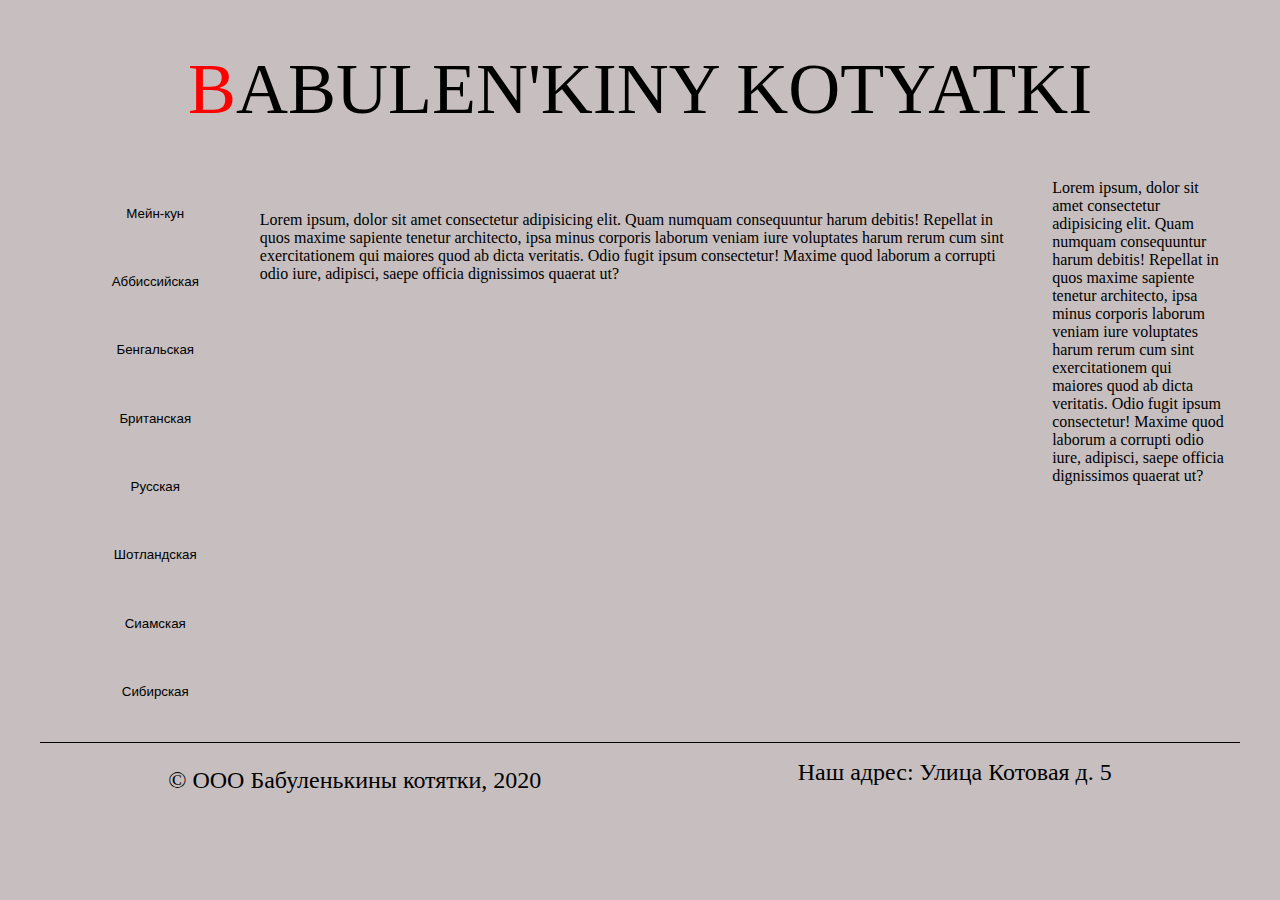
==== market_cats/index.html @ ab389c10 "start working" ====
<!DOCTYPE html>
<html lang="ru">
<head>
    <meta charset="UTF-8">
    <meta name="viewport" content="width=device-width, initial-scale=1.0">
    <link rel="stylesheet" href="index.css">
    <link href="https://fonts.googleapis.com/css?family=Roboto&display=swap" rel="stylesheet">
    <title>Бабуленькины котятки</title>
</head>
<body>
    <div class="header">
        <h1>BABULEN'KINY KOTYATKI</h1>
    </div>
    <div class="wrapper">
        <div class="nav">
            <button class="btn">
                <p>Мейн-кун</p>
            </button>
            <button class="btn">
                <p>Аббиссийская</p>
            </button>
            <button class="btn">
                <p>Бенгальская</p>
            </button>
            <button class="btn">
                <p>Британская</p>
            </button>
            <button class="btn">
                <p>Русская</p>
            </button>
            <button class="btn">
                <p>Шотландская</p>
            </button>
            <button class="btn">
                <p>Сиамская</p>
            </button>
            <button class="btn">
                <p>Сибирская</p>
            </button>
        </div>
        <div class="main">
            Lorem ipsum, dolor sit amet consectetur adipisicing elit. Quam numquam consequuntur harum debitis! Repellat in quos maxime sapiente tenetur architecto, ipsa minus corporis laborum veniam iure voluptates harum rerum cum sint exercitationem qui maiores quod ab dicta veritatis. Odio fugit ipsum consectetur! Maxime quod laborum a corrupti odio iure, adipisci, saepe officia dignissimos quaerat ut?
        </div>
        <div class="quality">
            Lorem ipsum, dolor sit amet consectetur adipisicing elit. Quam numquam consequuntur harum debitis! Repellat in quos maxime sapiente tenetur architecto, ipsa minus corporis laborum veniam iure voluptates harum rerum cum sint exercitationem qui maiores quod ab dicta veritatis. Odio fugit ipsum consectetur! Maxime quod laborum a corrupti odio iure, adipisci, saepe officia dignissimos quaerat ut?
        </div>
    </div>
    <div class="footer">
        <div class="organisation">
            <p>&copy ООО Бабуленькины котятки, 2020</p>
        </div>
        <div class="address">
            <a href="https://yandex.ru">Наш адрес: Улица Котовая д. 5</a>
        </div>
    </div>
</body>
</html>
---- market_cats/index.css ----
/* font-family: 'Roboto', ; */

* {
    font-family: 'Roboto', ;
    margin: 0;
    padding: 0;
}

body {
    max-width: 1200px;
    margin: auto;
    background: #c7bfbf;
}

.header > h1 {
    text-align: center;
    font-size: 72px;
    font-weight: 500;
}

.header > h1::first-letter {
    color: red;
}

.header {
    padding-top: 3em;
    padding-bottom: 2em;
}

.wrapper {
    padding: 1em;
    display: flex;
}

.wrapper > .nav {
    width: 50%;
    text-align: center;
}

.wrapper > .nav > .btn {
    padding: 1em;
    width: 100%;
    margin: 1em;
    background: #c7bfbf;
    border: none;
}

.wrapper > .nav > .btn:hover {
    background: #6b6969;
    border: 1px solid black;
}

.wrapper > .nav > .btn:visited {
    border: 1px solid black;;
}

.wrapper > .main {
    padding: 2em;
}

.wrapper > .quality {
    width: 50%;
}

.footer > .organisation {
    font-size: 24px;
    padding-top: 1em;
    padding-bottom: 1em;
}

.footer > .address {
    padding-top: 1em;
    padding-bottom: 1em;
}

.footer > .address > a {
    font-size: 24px;
    color: black;
    text-decoration: none;
}

.footer > .address > a:visited {
    text-decoration: none;
    color: black;
}

.footer {
    display: flex;
    justify-content: space-around;
    border-top: 1px solid black;
}
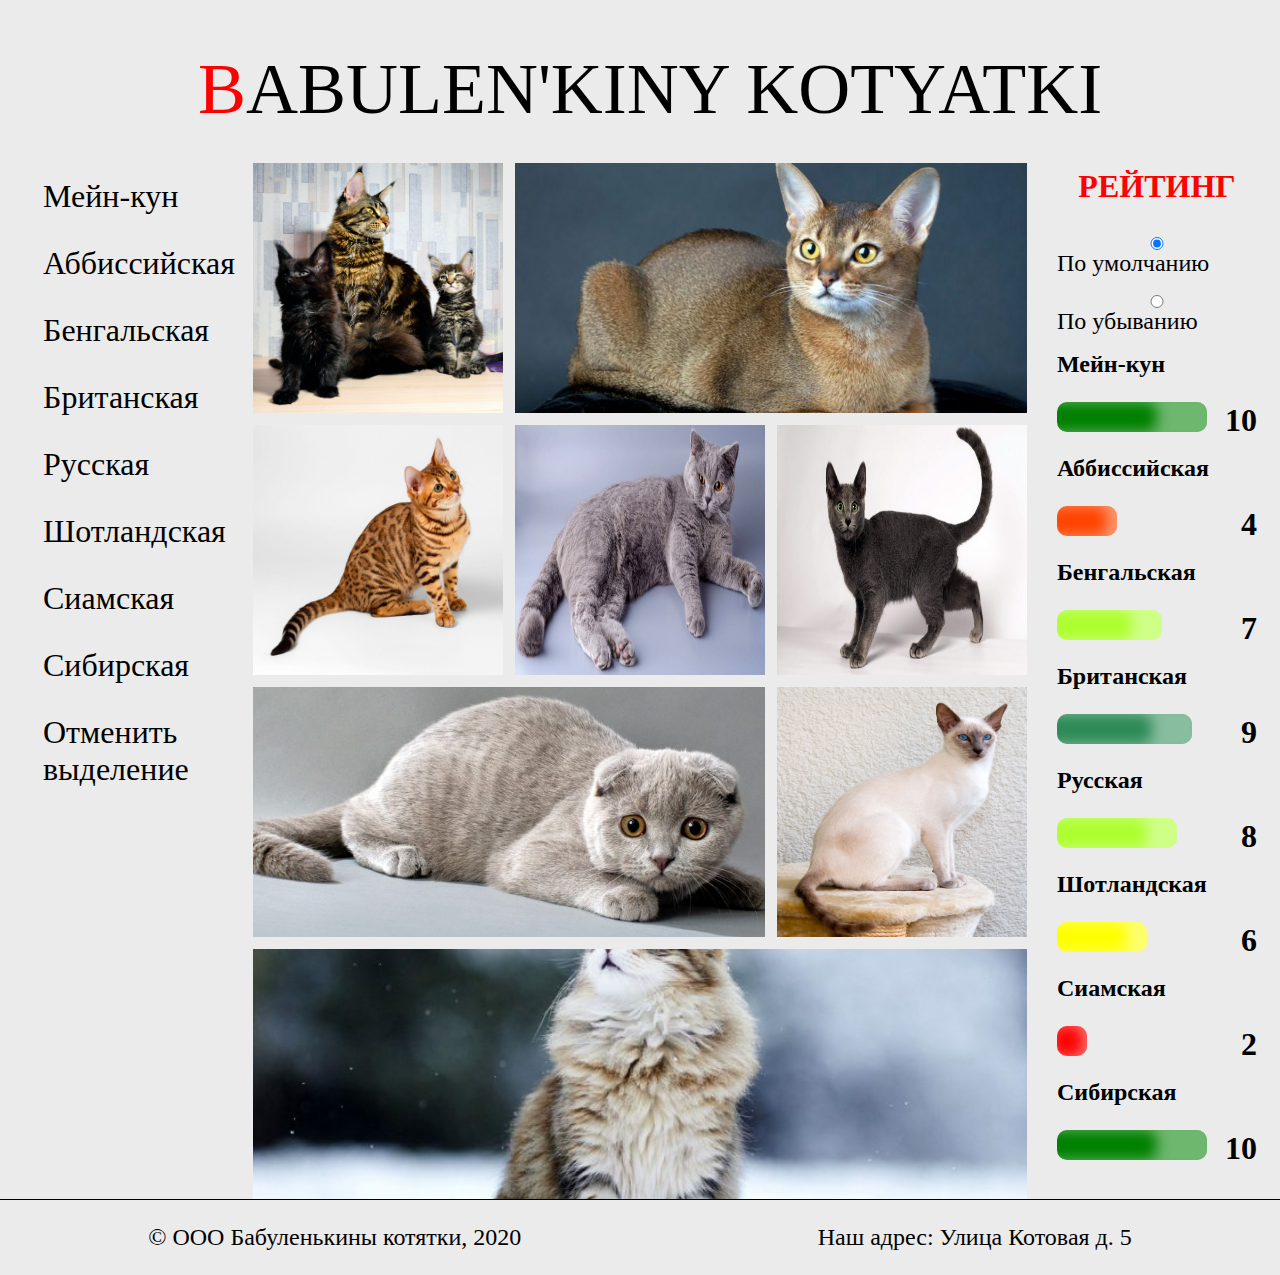
==== commit c03162d4: "complete layout" ====
--- a/market_cats/index.html
+++ b/market_cats/index.html
@@ -8,49 +8,204 @@
     <title>Бабуленькины котятки</title>
 </head>
 <body>
-    <div class="header">
-        <h1>BABULEN'KINY KOTYATKI</h1>
-    </div>
-    <div class="wrapper">
-        <div class="nav">
-            <button class="btn">
-                <p>Мейн-кун</p>
-            </button>
-            <button class="btn">
-                <p>Аббиссийская</p>
-            </button>
-            <button class="btn">
-                <p>Бенгальская</p>
-            </button>
-            <button class="btn">
-                <p>Британская</p>
-            </button>
-            <button class="btn">
-                <p>Русская</p>
-            </button>
-            <button class="btn">
-                <p>Шотландская</p>
-            </button>
-            <button class="btn">
-                <p>Сиамская</p>
-            </button>
-            <button class="btn">
-                <p>Сибирская</p>
-            </button>
+    <div class="page-wrapper">
+        <div class="header">
+            <h1>BABULEN'KINY KOTYATKI</h1>
         </div>
-        <div class="main">
-            Lorem ipsum, dolor sit amet consectetur adipisicing elit. Quam numquam consequuntur harum debitis! Repellat in quos maxime sapiente tenetur architecto, ipsa minus corporis laborum veniam iure voluptates harum rerum cum sint exercitationem qui maiores quod ab dicta veritatis. Odio fugit ipsum consectetur! Maxime quod laborum a corrupti odio iure, adipisci, saepe officia dignissimos quaerat ut?
+        <main class="page-main">
+            <input id="maine_kun" name="cat-breed" type="radio">
+            <input id="abbys" name="cat-breed" type="radio">
+            <input id="bengal" name="cat-breed" type="radio">
+            <input id="british" name="cat-breed" type="radio">
+            <input id="russian" name="cat-breed" type="radio">
+            <input id="scotland" name="cat-breed" type="radio">
+            <input id="siam" name="cat-breed" type="radio">
+            <input id="syberian" name="cat-breed" type="radio">
+            <input id="cansel" name="cat-breed" type="radio">
+            <nav class="navigation">
+                <label class="navigation__item" for="maine_kun">Мейн-кун</label>
+                <label class="navigation__item" for="abbys">Аббиссийская</label>
+                <label class="navigation__item" for="bengal">Бенгальская</label>
+                <label class="navigation__item" for="british">Британская</label>
+                <label class="navigation__item" for="russian">Русская</label>
+                <label class="navigation__item" for="scotland">Шотландская</label>
+                <label class="navigation__item" for="siam">Сиамская</label>
+                <label class="navigation__item" for="syberian">Сибирская</label>
+                <label class="navigation__item" for="cansel">Отменить выделение</label>
+            </nav>
+            <section class="photos">
+                <div class="photo-card maine_kun">
+                    <img class="photo-card__image" src="images/maine_kun.jpg" alt="Мейн-кун">
+                    <p class="photo-card__info">Арчибальд - 7 лет</p>
+                </div>
+                <div class="photo-card abbys">
+                    <img class="photo-card__image" src="images/abbysy.jpg" alt="Аббиссийская">
+                    <p class="photo-card__info">Сибилла - 5 лет </p>
+                </div>
+                <div class="photo-card bengal">
+                    <img class="photo-card__image" src="images/bengal.jpg" alt="Бенгальская">
+                    <p class="photo-card__info">Августина - 3 года</p>
+                </div>
+                <div class="photo-card british">
+                    <img class="photo-card__image" src="images/british.jpg" alt="Британская">
+                    <p class="photo-card__info">Питирим - 6 лет</p>
+                </div>
+                <div class="photo-card russian">
+                    <img class="photo-card__image" src="images/russina.jpg" alt="Русская">
+                    <p class="photo-card__info">Жозефина - 5 лет </p>
+                </div>
+                <div class="photo-card scotland">
+                    <img class="photo-card__image" src="images/scotland.jpg" alt="Шотландская">
+                    <p class="photo-card__info">Бенедикт - 2 года </p>
+                </div>
+                <div class="photo-card siam">
+                    <img class="photo-card__image" src="images/siam.jpg" alt="Сиамская">
+                    <p class="photo-card__info">Мария - 4 года</p>
+                </div>
+                <div class="photo-card syberian">
+                    <img class="photo-card__image" src="images/syberian.jpg" alt="Сибирская">
+                    <p class="photo-card__info">Людовик - 7 лет </p>
+                </div>
+                
+            </section>
+            <div class="rating">
+                <h3>РЕЙТИНГ</h3>
+                <input id="q1" type="radio" name="sort" checked>
+                <label for="q1">По умолчанию</label>
+                <br>
+                <input id="q2" type="radio" name="sort">
+                <label for="q2">По убыванию</label>
+                <div class="cats_rate">
+                    <div class="cat_card" style="--default: 1; --cost: 8">
+                        <div class="mein_kun">
+                            <div class="rate_name">
+                                <h4>Мейн-кун</h4>
+                            </div>
+                            <div class="rate_value">
+                                <div class="value">
+                                    <div class="load"></div>
+                                </div>
+                                <div class="rate">
+                                    10
+                                </div>
+                            </div>
+                        </div>
+                    </div>
+                    <div class="cat_card" style="--default: 2; --cost: 2">
+                        <div class="abbys">
+                            <div class="rate_name">
+                                <h4>Аббиссийская</h4>
+                            </div>
+                            <div class="rate_value">
+                                <div class="value">
+                                    <div class="load"></div>
+                                </div>
+                                <div class="rate">
+                                    4
+                                </div>
+                            </div>
+                        </div>
+                    </div>
+                    <div class="cat_card" style="--default: 3; --cost: 4">
+                        <div class="bengal">
+                            <div class="rate_name">
+                                <h4>Бенгальская</h4>
+                            </div>
+                            <div class="rate_value">
+                                <div class="value">
+                                    <div class="load"></div>
+                                </div>
+                                <div class="rate">
+                                    7
+                                </div>
+                            </div>
+                        </div>
+                    </div>
+                    <div class="cat_card" style="--default: 4; --cost: 6">
+                        <div class="british">
+                            <div class="rate_name">
+                                <h4>Британская</h4>
+                            </div>
+                            <div class="rate_value">
+                                <div class="value">
+                                    <div class="load"></div>
+                                </div>
+                                <div class="rate">
+                                    9
+                                </div>
+                            </div>
+                        </div>
+                    </div>
+                    <div class="cat_card" style="--default: 5; --cost: 5">
+                        <div class="russian">
+                            <div class="rate_name">
+                                <h4>Русская</h4>
+                            </div>
+                            <div class="rate_value">
+                                <div class="value">
+                                    <div class="load"></div>
+                                </div>
+                                <div class="rate">
+                                    8
+                                </div>
+                            </div>
+                        </div>
+                    </div>
+                    <div class="cat_card" style="--default: 6; --cost: 3">
+                        <div class="scotland">
+                            <div class="rate_name">
+                                <h4>Шотландская</h4>
+                            </div>
+                            <div class="rate_value">
+                                <div class="value">
+                                    <div class="load"></div>
+                                </div>
+                                <div class="rate">
+                                    6
+                                </div>
+                            </div>
+                        </div>
+                    </div>
+                    <div class="cat_card" style="--default: 7; --cost: 1">
+                        <div class="siam">
+                            <div class="rate_name">
+                                <h4>Сиамская</h4>
+                            </div>
+                            <div class="rate_value">
+                                <div class="value">
+                                    <div class="load"></div>
+                                </div>
+                                <div class="rate">
+                                    2
+                                </div>
+                            </div>
+                        </div>
+                    </div>
+                    <div class="cat_card" style="--default: 8; --cost: 7">
+                        <div class="syberian">
+                            <div class="rate_name">
+                                <h4>Сибирская</h4>
+                            </div>
+                            <div class="rate_value">
+                                <div class="value">
+                                    <div class="load"></div>
+                                </div>
+                                <div class="rate">
+                                    10
+                                </div>
+                            </div>
+                        </div>
+                    </div>
+                </div>
+            </div>
         </div>
-        <div class="quality">
-            Lorem ipsum, dolor sit amet consectetur adipisicing elit. Quam numquam consequuntur harum debitis! Repellat in quos maxime sapiente tenetur architecto, ipsa minus corporis laborum veniam iure voluptates harum rerum cum sint exercitationem qui maiores quod ab dicta veritatis. Odio fugit ipsum consectetur! Maxime quod laborum a corrupti odio iure, adipisci, saepe officia dignissimos quaerat ut?
-        </div>
-    </div>
-    <div class="footer">
-        <div class="organisation">
-            <p>&copy ООО Бабуленькины котятки, 2020</p>
-        </div>
-        <div class="address">
-            <a href="https://yandex.ru">Наш адрес: Улица Котовая д. 5</a>
+        <div class="footer">
+            <div class="organisation">
+                <p>&copy ООО Бабуленькины котятки, 2020</p>
+            </div>
+            <div class="address">
+                <a href="https://yandex.ru">Наш адрес: Улица Котовая д. 5</a>
+            </div>
         </div>
     </div>
 </body>
--- a/market_cats/index.css
+++ b/market_cats/index.css
@@ -4,13 +4,17 @@
     font-family: 'Roboto', ;
     margin: 0;
     padding: 0;
+    
+    background-color: #ebebeb;
 }
 
 body {
-    max-width: 1200px;
-    margin: auto;
-    background: #c7bfbf;
-}
+    color: #000;
+    margin: 0;
+    padding: 0;
+}
+
+/*-------------------------------Шапка---------------------------------------*/
 
 .header > h1 {
     text-align: center;
@@ -27,40 +31,314 @@
     padding-bottom: 2em;
 }
 
-.wrapper {
-    padding: 1em;
+/*---------------------------Страница------------------------------------*/
+
+.page-wrapper
+{
+    display: grid;
+    grid-template-columns: 1fr;
+    grid-template-rows: auto;
+    width: 1300px;
+    margin: 0 auto;
+    background-color: #ebebeb;
+}
+
+/*-------------------------------Главный блок----------------------------------*/
+
+.page-main
+{
+    grid-row: 2 / 3;
+    display: grid;
+    grid-template-columns: 28px [nav] 210px 15px [main] 1fr 15px [rside] 230px 28px;
+    grid-template-rows: auto;
+}
+
+.page-main > input[name='cat-breed']
+{
+    display: none;
+}
+
+/*---------------------------Навигациии блок---------------------------*/
+
+.navigation
+{
+    grid-column: nav;
+}
+
+.navigation__item
+{
+    display: block;
+    font-size: 2rem;
+    padding: 15px;
+    cursor: pointer;
+}
+
+.navigation__item:hover
+{
+    background-color: #888;
+}
+
+input[id='maine_kun']:checked ~ .navigation > .navigation__item[for='maine_kun'],
+input[id='abbys']:checked ~ .navigation > .navigation__item[for='abbys'],
+input[id='bengal']:checked ~ .navigation > .navigation__item[for='bengal'],
+input[id='british']:checked ~ .navigation > .navigation__item[for='british'],
+input[id='russian']:checked ~ .navigation > .navigation__item[for='russian'],
+input[id='scotland']:checked ~ .navigation > .navigation__item[for='scotland'],
+input[id='siam']:checked ~ .navigation > .navigation__item[for='siam'],
+input[id='syberian']:checked ~ .navigation > .navigation__item[for='syberian'],
+input[id='cansel']:checked ~ .navigation > .navigation__item[for='cansel']
+{
+    background-color: #5a5a5a;
+    color: #fff;
+}
+
+/*----------------------------Блок фоток----------------------------------*/
+
+.photos
+{
+    grid-column: main;
+    display: grid;
+    grid-template-columns: [img1-start] 250px [img1-end] 12px [img2-start] 250px [img2-end] 12px [img3-start] 250px [img3-end];
+    grid-template-rows: auto;
+    margin-top: -12px;
+}
+
+.photo-card
+{
+    height: 250px;
+    overflow: hidden;
+    position: relative;
+    margin-top: 12px;
+}
+
+.photo-card:nth-of-type(8n + 1),
+.photo-card:nth-of-type(8n + 3)
+{
+    grid-column: img1-start;
+}
+
+.photo-card:nth-of-type(8n + 4)
+{
+    grid-column: img2-start;
+}
+
+.photo-card:nth-of-type(8n + 5),
+.photo-card:nth-of-type(8n + 7)
+{
+    grid-column: img3-start;
+}
+
+.photo-card:nth-of-type(8n + 2)
+{
+    grid-column: img2-start / img3-end;
+}
+
+.photo-card:nth-of-type(8n + 6)
+{
+    grid-column: img1-start / img2-end;
+}
+
+.photo-card:nth-of-type(8n + 8)
+{
+    grid-column: img1-start / img3-end;
+}
+
+.photo-card:nth-of-type(8n + 2) > .photo-card__image
+{
+    position: relative;
+    height: auto;
+    left: 50%;
+    top: 25%;
+    transform: translate(-50%, -25%);
+}
+
+.photo-card:nth-of-type(8n + 6) > .photo-card__image
+{
+    position: relative;
+    height: auto;
+    left: 50%;
+    top: 50%;
+    transform: translate(-50%, -50%);
+}
+
+.photo-card:nth-of-type(8n + 8) > .photo-card__image
+{
+    position: relative;
+    height: auto;
+    left: 50%;
+    top: 40%;
+    transform: translate(-50%, -40%);
+}
+
+.photo-card__info
+{
+    display: none;
+    position: absolute;
+    left: 0;
+    bottom: 25px;
+    font-size: 1.6rem;
+    padding: 15px 10px;
+    margin: 0;
+    color: #fff;
+    background-color: rgba(122, 122, 122, .7);
+}
+
+.photo-card:hover > .photo-card__info
+{
+    display: block;
+}
+
+.photo-card__image
+{
+    width: 100%;
+    height: 100%;
+}
+
+#maine_kun:checked ~ .photos > .photo-card:not(.maine_kun),
+#abbys:checked ~ .photos > .photo-card:not(.abbys),
+#bengal:checked ~ .photos > .photo-card:not(.bengal),
+#british:checked ~ .photos > .photo-card:not(.british),
+#russian:checked ~ .photos > .photo-card:not(.russian),
+#scotland:checked ~ .photos > .photo-card:not(.scotland),
+#siam:checked ~ .photos > .photo-card:not(.siam),
+#syberian:checked ~ .photos > .photo-card:not(.syberian)
+{
+    -webkit-filter: grayscale(1) opacity(.75) blur(2px);
+    filter: grayscale(1) opacity(.75) blur(2px);
+}
+
+/*----------------------------Ранжирование--------------------------------------*/
+
+.rating {
+    grid-column: rside;
+    align-self: start;
+    display: grid;
+    grid-template-columns: 1fr;
+    grid-template-rows: auto;
+    padding: 5px 15px 15px;
+}
+
+.rating > h3 {
+    font-size: 32px;
+    padding-bottom: 1em;
+    text-align: center;
+    color: red;
+}
+
+.rating > label {
+    font-size: 24px;
+}
+
+.cats_rate {
     display: flex;
-}
-
-.wrapper > .nav {
-    width: 50%;
-    text-align: center;
-}
-
-.wrapper > .nav > .btn {
-    padding: 1em;
+    flex-direction: column;
+}
+
+#q1:checked ~ .cats_rate > .cat_card {
+    order: var(--default);
+}
+
+#q2:checked ~ .cats_rate > .cat_card {
+    order: var(--cost);
+}
+
+#q2:checked ~ .cats_rate {
+    flex-direction: column-reverse;
+}
+
+.cat_card {
+    padding-top: 1em;
+}
+
+.rate_name {
+    padding-bottom: 1em;
+    font-size: 24px;
+}
+
+.rate_value {
+    display: flex;
+    justify-content: space-between;
+}
+
+.rate_value > .rate {
+    font-size: 32px;
+    font-weight: bold;
+}
+
+.value {
+    width: 150px;
+    height: 30px;
+}
+
+.mein_kun > .rate_value > .value > .load {
     width: 100%;
-    margin: 1em;
-    background: #c7bfbf;
-    border: none;
-}
-
-.wrapper > .nav > .btn:hover {
-    background: #6b6969;
-    border: 1px solid black;
-}
-
-.wrapper > .nav > .btn:visited {
-    border: 1px solid black;;
-}
-
-.wrapper > .main {
-    padding: 2em;
-}
-
-.wrapper > .quality {
-    width: 50%;
-}
+    height: 100%;
+    background: green;
+    box-shadow:-50px 0px 13px 0px rgba(255,255,255,0.43)inset;
+    border-radius: 10px;
+    -webkit-border-radius: 10px;
+    -moz-border-radius: 10px;
+    -ms-border-radius: 10px;
+    -o-border-radius: 10px;
+}
+
+.abbys > .rate_value > .value > .load {
+    width: 40%;
+    height: 100%;
+    background: orangered;
+    box-shadow:-10px 0px 13px 0px rgba(255,255,255,0.43)inset;
+    border-radius: 10px;
+}
+
+.bengal > .rate_value > .value > .load {
+    width: 70%;
+    height: 100%;
+    background: greenyellow;
+    box-shadow:-30px 0px 13px 0px rgba(255,255,255,0.43)inset;
+    border-radius: 10px;
+}
+
+.british > .rate_value > .value > .load {
+    width: 90%;
+    height: 100%;
+    background: seagreen;
+    box-shadow:-40px 0px 13px 0px rgba(255,255,255,0.43)inset;
+    border-radius: 10px;
+}
+
+.russian > .rate_value > .value > .load {
+    width: 80%;
+    height: 100%;
+    background: greenyellow;
+    box-shadow:-30px 0px 13px 0px rgba(255,255,255,0.43)inset;
+    border-radius: 10px;
+}
+
+.scotland > .rate_value > .value > .load {
+    width: 60%;
+    height: 100%;
+    background: yellow;
+    box-shadow:-20px 0px 13px 0px rgba(255,255,255,0.43)inset;
+    border-radius: 10px;
+}
+
+.siam > .rate_value > .value > .load {
+    width: 20%;
+    height: 100%;
+    background: red;
+    box-shadow:-5px 0px 13px 0px rgba(255,255,255,0.43)inset;
+    border-radius: 10px;
+}
+
+.syberian > .rate_value > .value > .load {
+    width: 100%;
+    height: 100%;
+    background: green;
+    box-shadow:-50px 0px 13px 0px rgba(255,255,255,0.43)inset;
+    border-radius: 10px;
+}
+
+/*----------------------------Подвал------------------------------------------*/
 
 .footer > .organisation {
     font-size: 24px;
@@ -69,7 +347,7 @@
 }
 
 .footer > .address {
-    padding-top: 1em;
+    padding-top: 1.5em;
     padding-bottom: 1em;
 }
 
@@ -88,4 +366,7 @@
     display: flex;
     justify-content: space-around;
     border-top: 1px solid black;
-}+}
+
+/*----------------------------------------------------------------------*/
+
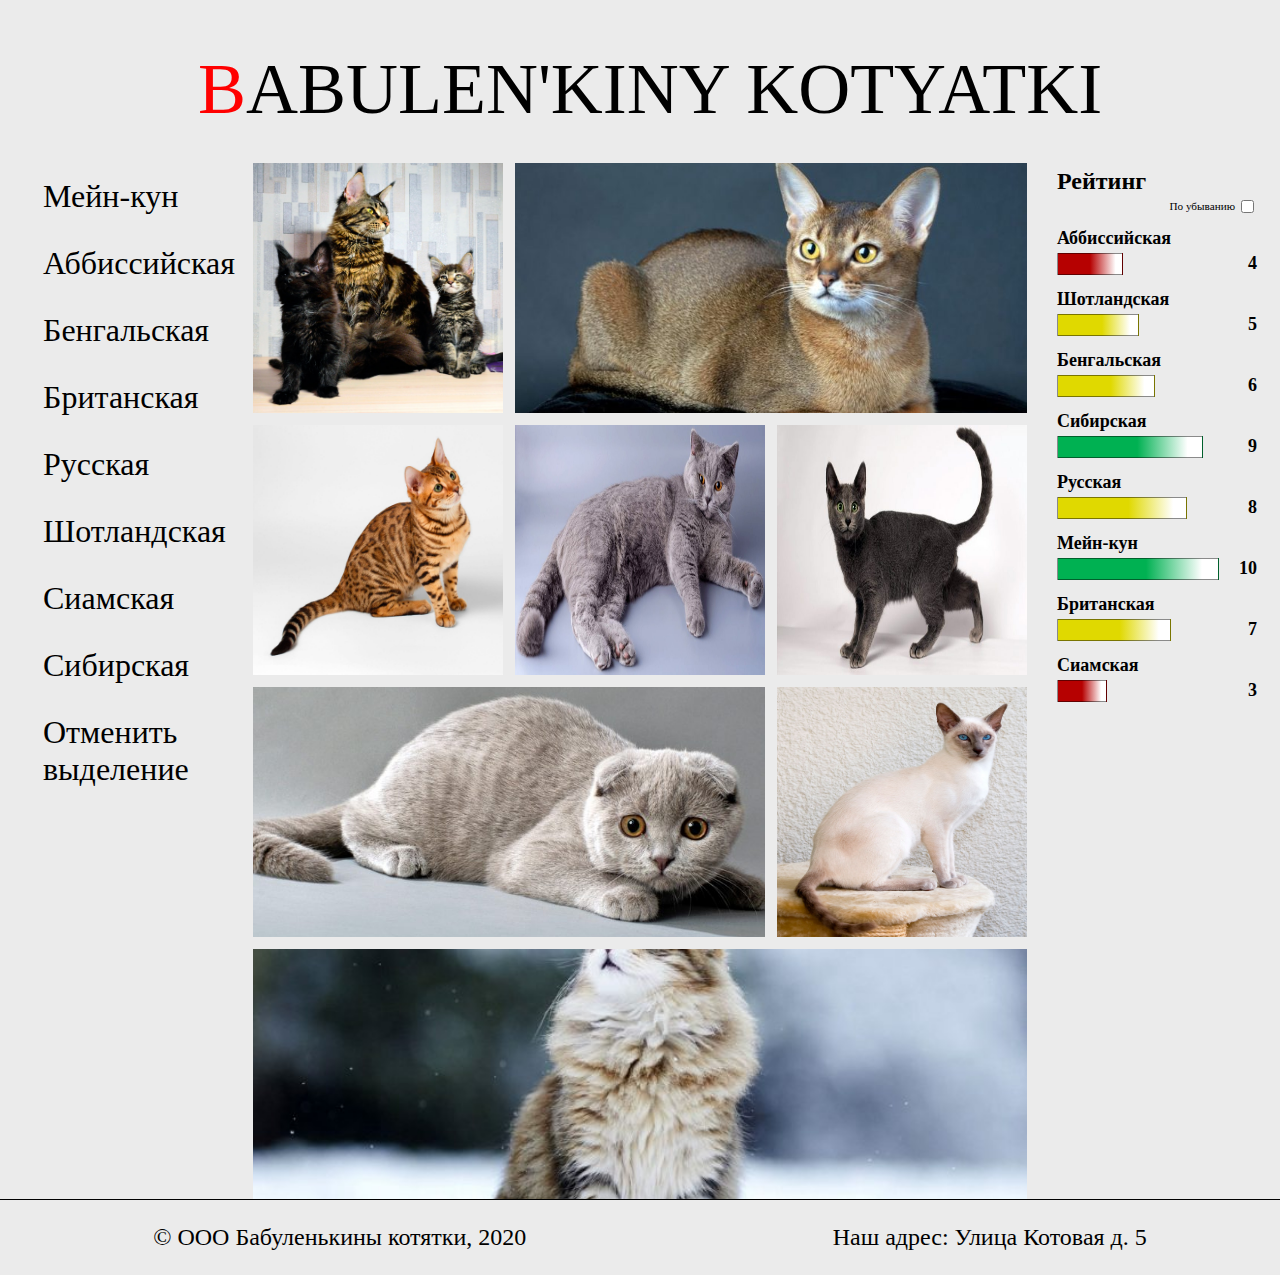
==== commit 5c3e90e8: "changes" ====
--- a/market_cats/index.html
+++ b/market_cats/index.html
@@ -68,137 +68,22 @@
                 </div>
                 
             </section>
-            <div class="rating">
-                <h3>РЕЙТИНГ</h3>
-                <input id="q1" type="radio" name="sort" checked>
-                <label for="q1">По умолчанию</label>
-                <br>
-                <input id="q2" type="radio" name="sort">
-                <label for="q2">По убыванию</label>
-                <div class="cats_rate">
-                    <div class="cat_card" style="--default: 1; --cost: 8">
-                        <div class="mein_kun">
-                            <div class="rate_name">
-                                <h4>Мейн-кун</h4>
-                            </div>
-                            <div class="rate_value">
-                                <div class="value">
-                                    <div class="load"></div>
-                                </div>
-                                <div class="rate">
-                                    10
-                                </div>
-                            </div>
-                        </div>
-                    </div>
-                    <div class="cat_card" style="--default: 2; --cost: 2">
-                        <div class="abbys">
-                            <div class="rate_name">
-                                <h4>Аббиссийская</h4>
-                            </div>
-                            <div class="rate_value">
-                                <div class="value">
-                                    <div class="load"></div>
-                                </div>
-                                <div class="rate">
-                                    4
-                                </div>
-                            </div>
-                        </div>
-                    </div>
-                    <div class="cat_card" style="--default: 3; --cost: 4">
-                        <div class="bengal">
-                            <div class="rate_name">
-                                <h4>Бенгальская</h4>
-                            </div>
-                            <div class="rate_value">
-                                <div class="value">
-                                    <div class="load"></div>
-                                </div>
-                                <div class="rate">
-                                    7
-                                </div>
-                            </div>
-                        </div>
-                    </div>
-                    <div class="cat_card" style="--default: 4; --cost: 6">
-                        <div class="british">
-                            <div class="rate_name">
-                                <h4>Британская</h4>
-                            </div>
-                            <div class="rate_value">
-                                <div class="value">
-                                    <div class="load"></div>
-                                </div>
-                                <div class="rate">
-                                    9
-                                </div>
-                            </div>
-                        </div>
-                    </div>
-                    <div class="cat_card" style="--default: 5; --cost: 5">
-                        <div class="russian">
-                            <div class="rate_name">
-                                <h4>Русская</h4>
-                            </div>
-                            <div class="rate_value">
-                                <div class="value">
-                                    <div class="load"></div>
-                                </div>
-                                <div class="rate">
-                                    8
-                                </div>
-                            </div>
-                        </div>
-                    </div>
-                    <div class="cat_card" style="--default: 6; --cost: 3">
-                        <div class="scotland">
-                            <div class="rate_name">
-                                <h4>Шотландская</h4>
-                            </div>
-                            <div class="rate_value">
-                                <div class="value">
-                                    <div class="load"></div>
-                                </div>
-                                <div class="rate">
-                                    6
-                                </div>
-                            </div>
-                        </div>
-                    </div>
-                    <div class="cat_card" style="--default: 7; --cost: 1">
-                        <div class="siam">
-                            <div class="rate_name">
-                                <h4>Сиамская</h4>
-                            </div>
-                            <div class="rate_value">
-                                <div class="value">
-                                    <div class="load"></div>
-                                </div>
-                                <div class="rate">
-                                    2
-                                </div>
-                            </div>
-                        </div>
-                    </div>
-                    <div class="cat_card" style="--default: 8; --cost: 7">
-                        <div class="syberian">
-                            <div class="rate_name">
-                                <h4>Сибирская</h4>
-                            </div>
-                            <div class="rate_value">
-                                <div class="value">
-                                    <div class="load"></div>
-                                </div>
-                                <div class="rate">
-                                    10
-                                </div>
-                            </div>
-                        </div>
-                    </div>
-                </div>
-            </div>
-        </div>
+            <section class="rating">
+                <h2>Рейтинг</h2>
+                <input type="checkbox" id="sort">
+                <label for="sort">По убыванию</label>
+                <ul class="rating-items">
+                    <li data-value="4">Аббиссийская</li>
+                    <li data-value="5">Шотландская</li>
+                    <li data-value="6">Бенгальская</li>
+                    <li data-value="9">Сибирская</li>
+                    <li data-value="8">Русская</li>
+                    <li data-value="10">Мейн-кун</li>
+                    <li data-value="7">Британская</li>
+                    <li data-value="3">Сиамская</li>
+                </ul>
+            </section>
+        </main>
         <div class="footer">
             <div class="organisation">
                 <p>&copy ООО Бабуленькины котятки, 2020</p>
--- a/market_cats/index.css
+++ b/market_cats/index.css
@@ -38,7 +38,8 @@
     display: grid;
     grid-template-columns: 1fr;
     grid-template-rows: auto;
-    width: 1300px;
+    max-width: 1300px;
+    min-width: 320px;
     margin: 0 auto;
     background-color: #ebebeb;
 }
@@ -212,9 +213,6 @@
 .rating {
     grid-column: rside;
     align-self: start;
-    display: grid;
-    grid-template-columns: 1fr;
-    grid-template-rows: auto;
     padding: 5px 15px 15px;
 }
 
@@ -225,118 +223,92 @@
     color: red;
 }
 
-.rating > label {
-    font-size: 24px;
-}
-
-.cats_rate {
+.rating input,
+.rating label {
+    font-size: .7em;
+    float: right;
+    margin: 5px 3px;
+}
+ul.rating-items {
+    clear: both;
     display: flex;
     flex-direction: column;
-}
-
-#q1:checked ~ .cats_rate > .cat_card {
-    order: var(--default);
-}
-
-#q2:checked ~ .cats_rate > .cat_card {
-    order: var(--cost);
-}
-
-#q2:checked ~ .cats_rate {
-    flex-direction: column-reverse;
-}
-
-.cat_card {
-    padding-top: 1em;
-}
-
-.rate_name {
-    padding-bottom: 1em;
-    font-size: 24px;
-}
-
-.rate_value {
-    display: flex;
-    justify-content: space-between;
-}
-
-.rate_value > .rate {
-    font-size: 32px;
+    list-style: none;
+    margin: 0;
+    padding: 10px 0 0;
+    font-size: 18px;
     font-weight: bold;
 }
 
-.value {
-    width: 150px;
-    height: 30px;
-}
-
-.mein_kun > .rate_value > .value > .load {
-    width: 100%;
-    height: 100%;
-    background: green;
-    box-shadow:-50px 0px 13px 0px rgba(255,255,255,0.43)inset;
-    border-radius: 10px;
-    -webkit-border-radius: 10px;
-    -moz-border-radius: 10px;
-    -ms-border-radius: 10px;
-    -o-border-radius: 10px;
-}
-
-.abbys > .rate_value > .value > .load {
-    width: 40%;
-    height: 100%;
-    background: orangered;
-    box-shadow:-10px 0px 13px 0px rgba(255,255,255,0.43)inset;
-    border-radius: 10px;
-}
-
-.bengal > .rate_value > .value > .load {
-    width: 70%;
-    height: 100%;
-    background: greenyellow;
-    box-shadow:-30px 0px 13px 0px rgba(255,255,255,0.43)inset;
-    border-radius: 10px;
-}
-
-.british > .rate_value > .value > .load {
-    width: 90%;
-    height: 100%;
-    background: seagreen;
-    box-shadow:-40px 0px 13px 0px rgba(255,255,255,0.43)inset;
-    border-radius: 10px;
-}
-
-.russian > .rate_value > .value > .load {
-    width: 80%;
-    height: 100%;
-    background: greenyellow;
-    box-shadow:-30px 0px 13px 0px rgba(255,255,255,0.43)inset;
-    border-radius: 10px;
-}
-
-.scotland > .rate_value > .value > .load {
-    width: 60%;
-    height: 100%;
-    background: yellow;
-    box-shadow:-20px 0px 13px 0px rgba(255,255,255,0.43)inset;
-    border-radius: 10px;
-}
-
-.siam > .rate_value > .value > .load {
-    width: 20%;
-    height: 100%;
-    background: red;
-    box-shadow:-5px 0px 13px 0px rgba(255,255,255,0.43)inset;
-    border-radius: 10px;
-}
-
-.syberian > .rate_value > .value > .load {
-    width: 100%;
-    height: 100%;
-    background: green;
-    box-shadow:-50px 0px 13px 0px rgba(255,255,255,0.43)inset;
-    border-radius: 10px;
-}
+ul.rating-items li {
+    position: relative;
+    padding-bottom: 25px;
+    margin-bottom: 15px;    
+}
+ul.rating-items li:before {
+    content: attr(data-value);
+    position: absolute;
+    right: 0px;
+    top: 25px;
+}
+
+ul.rating-items li:after {
+    content: " ";
+    position: absolute;
+    border: 1px solid rgba(0, 0, 0, 0.459);
+    height: 20px;
+    top: 25px;
+    left: 0;
+}
+ul.rating-items li[data-value="10"]:after { width: 80%;}
+
+ul.rating-items li[data-value="9"]:after { width: 72%;}
+
+ul.rating-items li[data-value="8"]:after { width: 64%;}
+
+ul.rating-items li[data-value="7"]:after { width: 56%;}
+
+ul.rating-items li[data-value="6"]:after { width: 48%;}
+
+ul.rating-items li[data-value="5"]:after { width: 40%;}
+
+ul.rating-items li[data-value="4"]:after { width: 32%;}
+
+ul.rating-items li[data-value="3"]:after { width: 24%;}
+
+ul.rating-items li[data-value="2"]:after { width: 16%;}
+
+ul.rating-items li[data-value="1"]:after { width: 8%;}
+
+ul.rating-items li[data-value="10"]:after,
+ul.rating-items li[data-value="9"]:after {
+    background: linear-gradient(to right, #00b152 55%, white 90%);
+}
+
+ul.rating-items li[data-value="8"]:after,
+ul.rating-items li[data-value="7"]:after,
+ul.rating-items li[data-value="6"]:after,
+ul.rating-items li[data-value="5"]:after {
+    background: linear-gradient(to right, #e0d900 55%, white 90%);
+}
+
+ul.rating-items li[data-value="4"]:after,
+ul.rating-items li[data-value="3"]:after,
+ul.rating-items li[data-value="2"]:after,
+ul.rating-items li[data-value="1"]:after {
+    background: linear-gradient(to right, rgb(182, 1, 1) 50%, white 90%);
+}
+
+.rating input#sort:checked ~ .rating-items li[data-value="10"] { order: 1;}
+.rating input#sort:checked ~ .rating-items li[data-value="9"] { order: 2;}
+.rating input#sort:checked ~ .rating-items li[data-value="8"] { order: 3;}
+.rating input#sort:checked ~ .rating-items li[data-value="7"] { order: 4;}
+.rating input#sort:checked ~ .rating-items li[data-value="6"] { order: 5;}
+.rating input#sort:checked ~ .rating-items li[data-value="5"] { order: 6;}
+.rating input#sort:checked ~ .rating-items li[data-value="4"] { order: 7;}
+.rating input#sort:checked ~ .rating-items li[data-value="3"] { order: 8;}
+.rating input#sort:checked ~ .rating-items li[data-value="2"] { order: 9;}
+.rating input#sort:checked ~ .rating-items li[data-value="1"] { order: 10;}
 
 /*----------------------------Подвал------------------------------------------*/
 
